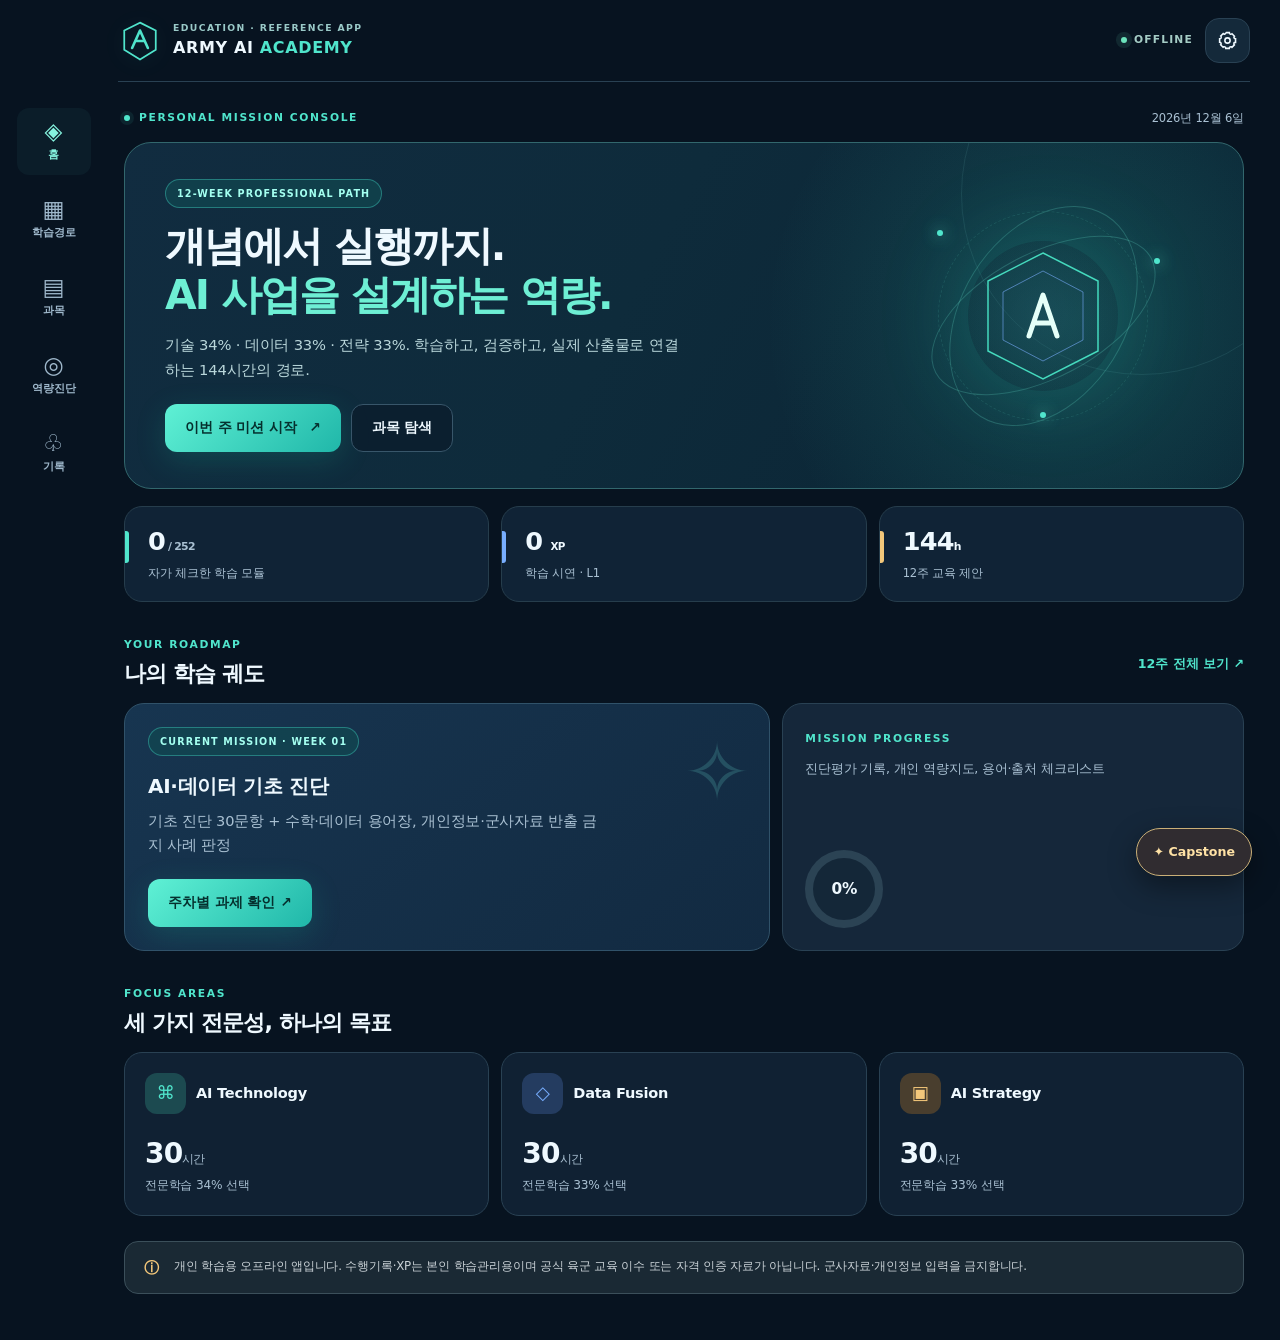
==== android-army-academy/app/src/main/assets/index.html @ dc527398 "chore(academy): align 2.3.2 metadata, load draft protection, and tighten release checks" ====
<!doctype html>
<html lang="ko">
<head>
  <meta charset="utf-8">
  <meta name="viewport" content="width=device-width, initial-scale=1, viewport-fit=cover">
  <meta name="color-scheme" content="dark light">
  <meta name="theme-color" content="#081522">
  <title>ARMY AI EXCELLENCE ACADEMY · Learning Mission</title>
  <link rel="stylesheet" href="styles.css">
</head>
<body>
  <div class="ambient-grid" aria-hidden="true"></div>
  <div class="app-shell">
    <header class="topbar" id="topbar">
      <div class="identity">
        <span class="emblem" aria-hidden="true"><svg viewBox="0 0 48 48" fill="none"><path d="M24 3 42 12v22L24 45 6 34V12L24 3Z" stroke="currentColor" stroke-width="2"/><path d="M15 32 24 12l9 20m-14-8h10" stroke="currentColor" stroke-width="3" stroke-linecap="round" stroke-linejoin="round"/></svg></span>
        <div><div class="identity-label">EDUCATION · REFERENCE APP</div><strong>ARMY AI <span>ACADEMY</span></strong></div>
      </div>
      <div class="top-actions"><span class="offline-indicator"><i></i>OFFLINE</span><button class="icon-btn" id="settings-open" type="button" aria-label="학습 환경 설정" title="설정"><svg viewBox="0 0 24 24" fill="none" stroke="currentColor" stroke-width="1.8"><circle cx="12" cy="12" r="3"/><path d="M19.4 15a1.8 1.8 0 0 0 .36 2l.06.06-2.76 2.76-.06-.06a1.8 1.8 0 0 0-2-.36 1.8 1.8 0 0 0-1 1.6V21h-4v-.1a1.8 1.8 0 0 0-1-1.6 1.8 1.8 0 0 0-2 .36l-.06.06-2.76-2.76.06-.06a1.8 1.8 0 0 0 .36-2 1.8 1.8 0 0 0-1.6-1H3v-4h.1a1.8 1.8 0 0 0 1.6-1 1.8 1.8 0 0 0-.36-2l-.06-.06 2.76-2.76.06.06a1.8 1.8 0 0 0 2 .36 1.8 1.8 0 0 0 1-1.6V3h4v.1a1.8 1.8 0 0 0 1 1.6 1.8 1.8 0 0 0 2-.36l.06-.06 2.76 2.76-.06.06a1.8 1.8 0 0 0-.36 2 1.8 1.8 0 0 0 1.6 1h.1v4h-.1a1.8 1.8 0 0 0-1.6 1Z"/></svg></button></div>
    </header>

    <main id="main-content" class="main">
      <section id="view-home" data-view="home" class="view" aria-labelledby="home-title">
        <div class="intro-line"><span class="eyebrow"><i class="pulse-dot"></i> PERSONAL MISSION CONSOLE</span><span id="today-date" class="tiny-meta"></span></div>
        <div class="hero">
          <div class="hero-content"><div class="tag tag-aqua">12-WEEK PROFESSIONAL PATH</div><h1 id="home-title">개념에서 실행까지.<br><em>AI 사업을 설계하는 역량.</em></h1><p>기술 34% · 데이터 33% · 전략 33%. 학습하고, 검증하고, 실제 산출물로 연결하는 144시간의 경로.</p><div class="hero-actions"><button class="btn btn-primary" data-action="open-current-week" type="button">이번 주 미션 시작 <span aria-hidden="true">↗</span></button><button class="btn btn-ghost" data-action="go" data-target="courses" type="button">과목 탐색</button></div></div>
          <div class="hero-visual" aria-hidden="true"><div class="orbit orbit-a"></div><div class="orbit orbit-b"></div><div class="orbit orbit-c"></div><div class="core-glow"><svg viewBox="0 0 150 150" fill="none"><path d="M75 12 130 40v70l-55 28-55-28V40L75 12Z" stroke="#4ef5d2" stroke-width="1.5" opacity=".85"/><path d="M75 30 115 51v48l-40 21-40-21V51L75 30Z" stroke="#7baeff" stroke-width="1" opacity=".58"/><path d="M61 95 75 54l14 41m-23-13h18" stroke="#e5fff8" stroke-width="5" stroke-linecap="round" stroke-linejoin="round"/></svg></div><span class="star s1"></span><span class="star s2"></span><span class="star s3"></span></div>
        </div>
        <div class="stats-grid" id="home-stats"></div>
        <div class="section-heading"><div><span class="eyebrow">YOUR ROADMAP</span><h2>나의 학습 궤도</h2></div><button class="text-button" data-action="go" data-target="schedule" type="button">12주 전체 보기 ↗</button></div>
        <div id="home-week" class="current-week"></div>
        <div class="section-heading"><div><span class="eyebrow">FOCUS AREAS</span><h2>세 가지 전문성, 하나의 목표</h2></div></div>
        <div class="track-grid" id="home-tracks"></div>
        <div class="honesty-notice" role="note"><span>ⓘ</span><p>개인 학습용 오프라인 앱입니다. 수행기록·XP는 본인 학습관리용이며 공식 육군 교육 이수 또는 자격 인증 자료가 아닙니다. 군사자료·개인정보 입력을 금지합니다.</p></div>
      </section>

      <section id="view-schedule" data-view="schedule" class="view" hidden aria-labelledby="schedule-title">
        <div class="section-header"><span class="eyebrow">MISSION MAP / 12 WEEKS</span><h1 id="schedule-title">나만의 12주 학습 경로</h1><p class="muted">주 12시간, 총 144시간. 각 주차를 펼쳐 학습 목표·실습·제출물을 확인하세요.</p></div>
        <div class="surface schedule-head"><div><span class="eyebrow">SPECIALIZATION MIX</span><h3>전문학습 비중</h3></div><div class="mix-presets"><button class="micro-btn" data-action="preset" data-preset="balanced">균형형</button><button class="micro-btn" data-action="preset" data-preset="technology">AI 중심</button><button class="micro-btn" data-action="preset" data-preset="fusion">융합 중심</button><button class="micro-btn" data-action="preset" data-preset="strategy">전략 중심</button></div><div id="weight-controls"></div><div class="mix-bar" id="mix-bar" role="img" aria-label="전문분야 학습 비중"></div><div class="mix-summary" id="mix-summary"></div><p class="microcopy">34:33:33 균형형은 별도 검증된 권장 시간표를 표시합니다. 나머지 비중은 자동 배분된 교육안으로 선수학습 점검이 추가로 필요합니다.</p></div>
        <div class="section-heading"><div><span class="eyebrow">WEEKLY MILESTONES</span><h2>학습 단계</h2></div><button class="text-button" data-action="export-plan" type="button">계획 내보내기 ↗</button></div><div class="weeks-list" id="weeks-list"></div>
      </section>

      <section id="view-courses" data-view="courses" class="view" hidden aria-labelledby="courses-title">
        <div class="section-header"><span class="eyebrow">COURSE LIBRARY / 42</span><h1 id="courses-title">전문교과 라이브러리</h1><p class="muted">AI 기술·데이터 융합·전략 분야별 핵심 지식, 6개 모듈, 실습 및 평가 주제를 탐색합니다.</p></div>
        <div class="surface search-surface"><label class="search-wrap" for="course-search"><span aria-hidden="true">⌕</span><input id="course-search" type="search" placeholder="과목명 · 코드 · 핵심 주제로 검색" autocomplete="off"><span class="key-hint">42</span></label><div id="course-filters" class="filter-row" role="group" aria-label="전문분야 필터"></div><div class="course-toggle"><button class="micro-btn" data-action="bookmarks-only" id="bookmark-filter" aria-pressed="false">☆ 관심 과목만</button><span class="tiny-meta" id="course-count"></span></div></div>
        <div class="course-grid" id="courses-grid"></div>
      </section>

      <section id="view-diagnostic" data-view="diagnostic" class="view" hidden aria-labelledby="diagnostic-title">
        <div class="section-header"><span class="eyebrow">DIAGNOSTIC / 30 QUESTIONS</span><h1 id="diagnostic-title">나의 출발점 진단</h1><p class="muted">세 분야 각 10문항. 정답과 설명을 확인하고 취약 과목을 학습경로에 반영하세요.</p></div>
        <div class="surface diag-shell"><div class="filter-row" id="diag-filters" role="group" aria-label="진단 분야"></div><div id="diagnostic-body"></div></div>
        <div class="honesty-notice"><span>ⓘ</span><p>교육용 기초 진단입니다. 문항 난이도·변별도 검증 및 독립 시험감독을 수행하지 않았으므로 공식 인증 점수로 사용할 수 없습니다.</p></div>
      </section>

      <section id="view-capstone" data-view="capstone" class="view" hidden aria-labelledby="capstone-title">
        <div class="section-header"><span class="eyebrow">FINAL FIELD MISSION / 28 HOURS</span><h1 id="capstone-title">최종 통합 프로젝트</h1><p class="muted">AI 기술·데이터·사업기획을 하나로 연결하는 교육용 가상 AI 지식검색 지원체계 사업기획</p></div>
        <div class="surface capstone-feature"><span class="tag tag-gold">PRACTICAL CAPSTONE</span><h2>아이디어가 아닌<br>검증 가능한 결과.</h2><p>문제정의 → 데이터 기준 → 아키텍처 → 프로토타입 → TEV&amp;V → 사업추진 판단.</p><div class="capstone-meter"><div class="progress-track"><div class="progress-fill" id="capstone-fill"></div></div><span id="capstone-count">0 / 14</span></div></div>
        <div class="section-heading"><div><span class="eyebrow">DELIVERABLES</span><h2>14개 필수 증거</h2></div><button class="text-button" data-action="export-capstone" type="button">점검표 내보내기 ↗</button></div><div id="capstone-list" class="capstone-list"></div>
        <div class="honesty-notice"><span>!</span><p>완료 체크는 자체 점검입니다. 보안 위반, 권리 미확인, 근거 없는 성능 주장 등은 점수와 무관하게 정식 평가에서 실패 조건으로 다뤄야 합니다.</p></div>
      </section>

      <section id="view-profile" data-view="profile" class="view" hidden aria-labelledby="profile-title">
        <div class="section-header"><span class="eyebrow">PROGRESS / LOCAL ONLY</span><h1 id="profile-title">학습 기록과 환경</h1><p class="muted">진도·학습 메모·모의 평가 결과는 이 기기에만 저장됩니다.</p></div>
        <div class="surface profile-rank" id="profile-rank"></div><div class="surface settings-surface" id="settings-surface"></div>
        <div class="section-heading"><div><span class="eyebrow">CONTENT QUALITY</span><h2>교육 콘텐츠 검증 상태</h2></div></div><div class="surface quality-section"><div class="quality-item"><span>42개 과목 · 252개 기초 학습 강의 (모두 교육용 원고)</span><b>교육용 초안</b></div><div class="quality-item"><span>504개 객관식 학습문항 (전문가 개별 검증 전)</span><b>자체 점검 전용</b></div><div class="quality-item"><span>30개 진단 문항</span><b>교육용 진단</b></div><div class="quality-item"><span>210개 서술형 평가 과제</span><b>교수자 검토 필요</b></div><div class="quality-item"><span>전문가·실습·군 보안 검수 (미진행)</span><b>미승인</b></div><p class="microcopy">공개·합성 데이터만 사용하며 실제 육군 업무환경의 성능과 적합성을 보증하지 않습니다.</p></div>
      </section>
    </main>

    <nav class="bottom-nav" aria-label="앱 주요 메뉴">
      <button type="button" class="nav-item active" data-view-target="home" aria-current="page"><span class="nav-icon">◈</span><span>홈</span></button>
      <button type="button" class="nav-item" data-view-target="schedule"><span class="nav-icon">▦</span><span>학습경로</span></button>
      <button type="button" class="nav-item" data-view-target="courses"><span class="nav-icon">▤</span><span>과목</span></button>
      <button type="button" class="nav-item" data-view-target="diagnostic"><span class="nav-icon">◎</span><span>역량진단</span></button>
      <button type="button" class="nav-item" data-view-target="profile"><span class="nav-icon">♧</span><span>기록</span></button>
    </nav>
    <button type="button" class="floating-mission" id="floating-mission" data-action="go" data-target="capstone" aria-label="최종 프로젝트 화면 열기">✦ <span>Capstone</span></button>
  </div>
  <dialog id="course-dialog" class="course-dialog" aria-label="과목 학습 상세"><div class="modal-frame"><div id="course-detail"></div></div></dialog>
  <dialog id="settings-dialog" class="settings-dialog" aria-label="설정"><div class="modal-frame"><div class="dialog-top"><div><span class="eyebrow">LEARNING ENVIRONMENT</span><h2>학습 설정</h2></div><button type="button" data-action="close-settings" class="icon-btn" aria-label="닫기">✕</button></div><div id="settings-dialog-content"></div></div></dialog>
  <div id="toast" class="toast" role="status" aria-live="polite"></div>
  <script src="data_core.js"></script>
  <script src="data_assessment.js"></script>
  <script src="data_plan.js"></script>
  <script src="lesson_df001.js"></script>
  <script src="lesson_df_expansion.js"></script>
  <script src="lesson_at_expansion.js"></script>
  <script src="lesson_sp_expansion.js"></script>
  <script src="pilot_labs.js"></script>
  <script src="quiz_upgrade.js"></script>
  <script src="module_draft.js"></script>
  <script src="app.js"></script>
</body>
</html>
---- android-army-academy/app/src/main/assets/styles.css ----
:root{--bg:#071320;--bg2:#0b1a2b;--panel:#101f31;--panel2:#14283d;--panel3:#182e42;--line:#294153;--line2:#38566a;--ink:#eff9ff;--muted:#a9c0d2;--aqua:#50e5cc;--aqua-d:#1fbaaa;--blue:#78aeff;--gold:#f3c77a;--rose:#ff9b9d;--radius:20px;--font-scale:1;--safe-bottom:env(safe-area-inset-bottom,0px)}
*{box-sizing:border-box}html{background:var(--bg);font-size:calc(16px * var(--font-scale));scroll-behavior:smooth}body{margin:0;background:var(--bg);font-family:system-ui,-apple-system,BlinkMacSystemFont,'Noto Sans KR','Malgun Gothic',sans-serif;font-size:.91rem;color:var(--ink);line-height:1.57;letter-spacing:-.013em;min-height:100vh}button,input,textarea{font:inherit}button{cursor:pointer;-webkit-tap-highlight-color:transparent;color:inherit}button:disabled{opacity:.45;cursor:not-allowed}a{color:var(--aqua)}:focus-visible{outline:3px solid var(--aqua);outline-offset:3px}[hidden]{display:none!important}::selection{background:#2aa897;color:#061222}
.ambient-grid{position:fixed;inset:0;z-index:-1;pointer-events:none;background:radial-gradient(ellipse 750px 520px at 80% -7%,rgba(38,136,162,.13),transparent 65%),radial-gradient(ellipse 450px 340px at 0% 70%,rgba(43,101,161,.08),transparent 65%),linear-gradient(180deg,#07121f 0%,#0b1724 100%)}.ambient-grid:after{content:"";position:absolute;inset:0;opacity:.18;background-image:linear-gradient(#25435a 1px,transparent 1px),linear-gradient(90deg,#25435a 1px,transparent 1px);background-size:52px 52px;mask-image:linear-gradient(180deg,transparent,black 10%,transparent 55%)}
.app-shell{max-width:1260px;margin:auto;padding:0 20px 120px}.topbar{height:82px;display:flex;align-items:center;justify-content:space-between;border-bottom:1px solid var(--line);position:relative;z-index:2}.identity{display:flex;align-items:center;gap:12px}.emblem{display:grid;place-items:center;width:43px;height:48px;color:var(--aqua);filter:drop-shadow(0 3px 10px rgba(72,227,203,.15))}.emblem svg{width:42px;height:42px}.identity-label{font-size:.58rem;color:#9acac8;letter-spacing:.15em;font-weight:800}.identity strong{display:block;font-size:1rem;font-weight:800;letter-spacing:.04em}.identity strong span{color:var(--aqua)}.top-actions{display:flex;align-items:center;gap:12px}.offline-indicator{display:flex;gap:7px;align-items:center;font-size:.67rem;letter-spacing:.11em;font-weight:750;color:#a5ccc5}.offline-indicator i{height:6px;width:6px;background:#6be2bb;border-radius:50%;box-shadow:0 0 0 5px rgba(107,226,187,.1)}.icon-btn{width:45px;height:45px;display:grid;place-items:center;background:#14293a;border:1px solid var(--line);border-radius:14px}.icon-btn svg{width:21px;height:21px}.icon-btn:hover,.icon-btn:focus-visible{background:#23435a}
.main{max-width:1120px;margin:auto}.view{padding-top:27px;animation:fadeIn .28s ease}.intro-line{display:flex;justify-content:space-between;align-items:center;margin:0 0 15px}.eyebrow{display:inline-flex;align-items:center;gap:9px;color:var(--aqua);font-weight:800;font-size:.67rem;letter-spacing:.15em;text-transform:uppercase}.pulse-dot{display:inline-block;width:6px;height:6px;background:var(--aqua);border-radius:50%;box-shadow:0 0 0 4px #50e5cc14}.tiny-meta{font-size:.72rem;color:var(--muted)}h1,h2,h3,p{margin-top:0}h1{letter-spacing:-.045em;line-height:1.2}h2{font-size:1.4rem;letter-spacing:-.04em;line-height:1.3;margin-bottom:0}h3{font-size:1.04rem;margin-bottom:9px;letter-spacing:-.015em}p{color:var(--muted);line-height:1.65}button, .card-click{transition:background .2s,border-color .2s,transform .2s,filter .2s}button:active{transform:scale(.98)}.btn{min-height:48px;padding:12px 20px;border-radius:12px;border:1px solid var(--line2);background:#1b3046;font-size:.85rem;font-weight:750;display:inline-flex;align-items:center;justify-content:center;gap:12px}.btn:hover{border-color:var(--aqua)}.btn-primary{background:linear-gradient(135deg,#5ff1d5,#20b7a9);color:#05302e;border:0;box-shadow:0 8px 30px rgba(22,203,166,.18)}.btn-primary:hover{filter:brightness(1.08)}.btn-ghost{background:rgba(10,26,42,.7)}.btn-soft{background:#1b3546;border-color:#2c5963;color:var(--aqua)}.btn-danger{color:#ffb4b7;border:1px solid #7c464a;background:#38252d}.text-button{min-height:40px;background:none;border:0;padding:9px 0;color:var(--aqua);font-size:.79rem;font-weight:740}.text-button:hover{text-decoration:underline}.tag{display:inline-flex;align-items:center;font-weight:800;font-size:.6rem;letter-spacing:.12em;border:1px solid rgba(67,217,201,.4);border-radius:999px;padding:6px 11px}.tag-aqua{color:#a4fff0;background:#114a51aa}.tag-gold{border-color:#e9ba7680;color:#ffe0a8;background:#624b2490}.surface{border:1px solid var(--line);border-radius:var(--radius);background:linear-gradient(170deg,#13263b,#102031);box-shadow:0 10px 45px rgba(0,0,0,.11)}
.hero{min-height:292px;padding:36px 40px;display:grid;grid-template-columns:minmax(0,1fr) 320px;align-items:center;overflow:hidden;border-radius:27px;border:1px solid #32676d;background:radial-gradient(circle at 85% 52%,rgba(59,236,201,.17),transparent 32%),linear-gradient(118deg,#112c40 0%,#0e2b3b 45%,#0a2434 100%);position:relative}.hero:before{content:"";position:absolute;width:360px;height:360px;right:-80px;top:-130px;border:1px solid #73bebe20;border-radius:50%;pointer-events:none}.hero-content{z-index:1}.hero h1{font-size:clamp(1.8rem,3.2vw,2.75rem);margin:14px 0 13px;max-width:600px;font-weight:800}.hero h1 em{font-style:normal;color:#6eefd4}.hero p{max-width:520px;font-size:.92rem;color:#bad7db}.hero-actions{display:flex;flex-wrap:wrap;gap:10px;margin-top:22px}.hero-visual{width:286px;height:252px;position:relative;display:grid;place-items:center}.orbit{position:absolute;border:1px solid rgba(99,220,199,.25);border-radius:50%;transform:rotate(-28deg)}.orbit-a{width:245px;height:125px}.orbit-b{width:165px;height:238px;transform:rotate(32deg)}.orbit-c{width:210px;height:210px;border-style:dashed;opacity:.5}.core-glow{display:grid;place-items:center;width:150px;height:150px;border-radius:50%;box-shadow:0 0 95px #24d8c13d;background:radial-gradient(circle,#2057656b,transparent 72%);animation:float 6s ease-in-out infinite}.core-glow svg{width:150px}.star{position:absolute;width:6px;height:6px;background:var(--aqua);border-radius:50%;box-shadow:0 0 15px var(--aqua)}.s1{left:37px;top:40px}.s2{right:26px;top:68px}.s3{bottom:24px;left:140px}.stats-grid{display:grid;grid-template-columns:repeat(3,1fr);gap:12px;margin-top:17px}.stat-card{padding:19px 23px;background:#102336;border:1px solid #263d4c;border-radius:18px;position:relative;overflow:hidden}.stat-card:before{content:"";position:absolute;width:4px;height:32px;background:var(--aqua);left:0;top:24px;border-radius:0 3px 3px 0}.stat-card:nth-child(2):before{background:var(--blue)}.stat-card:nth-child(3):before{background:var(--gold)}.stat-main{font-size:1.6rem;font-weight:800;letter-spacing:-.03em;line-height:1.2;font-variant-numeric:tabular-nums}.stat-sub{font-size:.72rem;color:var(--muted);margin-top:7px}.section-heading{display:flex;justify-content:space-between;align-items:end;gap:14px;margin:30px 0 15px}.section-heading .eyebrow{margin-bottom:5px}.section-heading h2{margin:0}.current-week{display:grid;grid-template-columns:1.4fr 1fr;gap:12px}.mission-card{border-radius:20px;border:1px solid #305269;background:linear-gradient(140deg,#173550,#122a41);padding:23px;position:relative;overflow:hidden}.mission-card:before{content:'✧';position:absolute;right:19px;top:6px;color:#61c9c03a;font-size:5rem}.mission-card strong{font-size:1.27rem}.mission-card p{max-width:450px}.mission-card .btn{margin-top:7px}.mission-side{background:#15273a;border:1px solid var(--line);border-radius:20px;padding:22px;display:flex;flex-direction:column;justify-content:space-between}.mission-side-top{display:flex;justify-content:space-between;gap:8px;align-items:center}.ring{width:78px;height:78px;display:grid;place-items:center;border-radius:50%;background:conic-gradient(var(--aqua) var(--pct),#2b4354 var(--pct));position:relative}.ring:before{content:"";position:absolute;inset:8px;background:#142738;border-radius:50%}.ring span{position:relative;font-size:.96rem;font-weight:800}.track-grid{display:grid;grid-template-columns:repeat(3,1fr);gap:12px}.track-card{border-radius:18px;background:#102133;border:1px solid var(--line);padding:20px;min-width:0}.track-top{display:flex;gap:10px;align-items:center;margin-bottom:18px}.track-icon{width:41px;height:41px;display:grid;place-items:center;border-radius:12px;font-size:1.15rem;background:#1c4a50;color:var(--aqua)}.track-card[data-track=DF] .track-icon{background:#243c60;color:var(--blue)}.track-card[data-track=SP] .track-icon{background:#493e2e;color:var(--gold)}.track-card h3{font-size:.91rem;margin:0}.track-card .track-value{font-size:1.75rem;font-weight:800;letter-spacing:-.03em}.track-card .track-value small{font-size:.73rem;color:var(--muted);font-weight:500}.track-sub{color:var(--muted);font-size:.76rem}.honesty-notice{display:flex;gap:12px;align-items:start;background:#1a2934;border:1px solid #3b4f5a;border-radius:14px;padding:15px 16px;margin:25px 0 4px}.honesty-notice span{width:21px;height:21px;flex:0 0 21px;display:grid;place-items:center;color:var(--gold);font-weight:800}.honesty-notice p{margin:0;font-size:.74rem;color:#cad2d7}
.section-header{padding:10px 0 19px}.section-header h1{font-size:clamp(1.7rem,3vw,2.1rem);margin:10px 0}.section-header p{margin:0}.muted{color:var(--muted)}.microcopy{font-size:.7rem;color:#b5c7d3;margin:12px 0 0}.micro-btn{border:1px solid #416278;background:#1a3044;color:#d8e8f4;border-radius:10px;padding:8px 13px;min-height:43px;font-size:.72rem;font-weight:700}.micro-btn:hover,.micro-btn.selected{border-color:var(--aqua);color:var(--aqua);background:#1e444a}.schedule-head{padding:21px}.schedule-head h3{margin:6px 0 14px}.mix-presets,.filter-row{display:flex;flex-wrap:wrap;gap:8px;margin-bottom:15px}.weight-row{display:grid;grid-template-columns:125px 1fr 68px;align-items:center;gap:13px;min-height:52px}.weight-row label{color:#d4e6eb;font-size:.82rem;font-weight:700}.weight-row output{text-align:right;font-variant-numeric:tabular-nums;font-weight:800}.weight-row input[type=range]{width:100%;accent-color:var(--aqua);min-height:45px}.weight-row[data-track=DF] input{accent-color:var(--blue)}.weight-row[data-track=SP] input{accent-color:var(--gold)}.mix-bar{display:flex;height:14px;background:#264154;border-radius:9px;overflow:hidden;margin-top:12px}.mix-bar i{height:100%;display:block;transition:width .25s}.mix-bar .AT{background:var(--aqua)}.mix-bar .DF{background:var(--blue)}.mix-bar .SP{background:var(--gold)}.mix-summary{display:flex;flex-wrap:wrap;gap:14px;margin-top:12px}.mix-summary span{font-size:.76rem;color:#c4dbe5}.weeks-list{display:grid;gap:11px}.week-card{border:1px solid var(--line);border-radius:18px;background:#102235;overflow:hidden}.week-card.active{border-color:#3d9d9a;background:#122d40}.week-trigger{border:0;background:transparent;min-height:78px;width:100%;padding:17px 19px;display:flex;gap:15px;align-items:center;text-align:left}.week-trigger:hover{background:#1a3345}.week-number{height:42px;width:47px;border:1px solid #3a6177;background:#173c50;border-radius:12px;display:grid;place-items:center;font-size:1.13rem;font-weight:850;font-variant-numeric:tabular-nums}.week-title{flex:1;min-width:0}.week-title strong{display:block;font-size:.94rem}.week-title small{display:block;color:var(--muted);font-size:.73rem;margin-top:4px}.chevron{font-size:1.5rem;color:var(--aqua);transform:rotate(0);transition:transform .22s}.week-trigger[aria-expanded=true] .chevron{transform:rotate(90deg)}.week-details{border-top:1px solid var(--line);padding:18px 19px 20px}.week-units{display:flex;flex-wrap:wrap;gap:7px;margin:10px 0 15px}.unit{display:inline-block;border:1px solid #30506a;background:#1c354b;border-radius:8px;padding:6px 9px;font-size:.76rem}.unit.AT{border-color:#277b70}.unit.DF{border-color:#3b608b}.unit.SP{border-color:#887044}.week-tasks{display:grid;grid-template-columns:repeat(2,1fr);gap:10px}.task-box{padding:13px;background:#162d41;border:1px solid #2f4c62;border-radius:12px}.task-box b{font-size:.73rem;color:var(--aqua)}.task-box p{margin:5px 0 0;font-size:.78rem}.meta-box{color:#bed4e1;font-size:.79rem;display:flex;gap:10px;align-items:center}
.search-surface{padding:18px;margin-bottom:15px}.search-wrap{border:1px solid var(--line2);background:#0c1d30;border-radius:13px;min-height:53px;display:flex;align-items:center;gap:12px;padding:0 13px}.search-wrap span:first-child{font-size:1.5rem;color:var(--aqua)}.search-wrap input{min-width:0;flex:1;border:0;outline:0;background:transparent;color:var(--ink);font-size:.9rem}.search-wrap input::placeholder{color:#9dafbf}.key-hint{font-size:.68rem;background:#1e364b;border-radius:7px;padding:3px 7px;color:var(--muted)}.filter-row{margin:14px 0}.filter-row button[aria-pressed=true]{background:var(--aqua);border-color:var(--aqua);color:#09232f}.course-toggle{display:flex;justify-content:space-between;align-items:center;gap:7px}.course-grid{display:grid;grid-template-columns:repeat(2,minmax(0,1fr));gap:13px}.course-card{padding:18px 19px;background:#12273b;border-radius:17px;border:1px solid var(--line);position:relative;min-height:180px;display:flex;flex-direction:column}.course-card:hover{background:#183249;border-color:#507388}.course-header{display:flex;justify-content:space-between;gap:10px}.course-code{font-size:.69rem;font-weight:850;letter-spacing:.1em;color:var(--aqua)}.course-card[data-track=DF] .course-code{color:var(--blue)}.course-card[data-track=SP] .course-code{color:var(--gold)}.course-bookmark{background:transparent;border:0;min-width:44px;min-height:44px;margin:-10px -10px 0 0;font-size:1.2rem;color:#9dbad0}.course-bookmark.saved{color:var(--gold)}.course-card h3{font-size:1.03rem;margin:8px 0 7px}.course-card p{font-size:.77rem;display:-webkit-box;-webkit-line-clamp:2;-webkit-box-orient:vertical;overflow:hidden}.course-footer{margin-top:auto;display:flex;justify-content:space-between;align-items:center;gap:8px}.course-footer small{font-size:.69rem;color:var(--muted)}.open-link{background:transparent;border:0;min-height:44px;padding:8px;color:var(--aqua);font-weight:750;font-size:.79rem}.empty-state{text-align:center;border:1px dashed var(--line2);padding:38px 22px;border-radius:16px;color:var(--muted)}
.diag-shell{padding:23px;min-height:390px}.diag-top{display:flex;justify-content:space-between;gap:10px;margin:15px 0 9px;color:var(--muted);font-size:.78rem}.progress-track{height:10px;background:#244153;border-radius:7px;overflow:hidden}.progress-fill{height:100%;width:0;background:linear-gradient(90deg,#24bba7,#7beecb);border-radius:8px;transition:width .3s}.question-title{font-size:1.2rem;font-weight:800;margin:22px 0 20px}.option-list{display:grid;gap:10px}.option{display:flex;align-items:center;gap:12px;width:100%;min-height:57px;text-align:left;padding:12px 15px;background:#142b40;border:1px solid #37546a;border-radius:12px;font-size:.86rem}.option b{width:27px;height:27px;flex:0 0 27px;display:grid;place-items:center;border:1px solid #557284;border-radius:8px;color:#bbdae6;font-size:.74rem}.option:hover{border-color:#75afbb}.option.selected{border-color:var(--aqua);background:#175154}.option.selected b{background:var(--aqua);color:#052a29;border-color:transparent}.question-controls{display:flex;justify-content:space-between;gap:12px;margin-top:24px}.question-controls .btn{min-width:125px}.diag-result{padding:15px 0}.score-large{font-size:3.1rem;line-height:1.05;font-weight:900;letter-spacing:-.07em;color:var(--aqua)}.result-review{border-top:1px solid var(--line);padding:14px 0}.result-review strong{display:block;margin-bottom:5px}.result-review p{font-size:.79rem;margin:3px 0}.result-icon{font-weight:900;color:var(--aqua)}.result-icon.wrong{color:var(--rose)}
.capstone-feature{padding:32px;background:radial-gradient(circle at 100% 0%,#6c594320,transparent 49%),linear-gradient(130deg,#283c43,#182b3a)}.capstone-feature h2{font-size:clamp(1.5rem,3.8vw,2.35rem);margin:16px 0 7px}.capstone-feature p{max-width:580px}.capstone-meter{display:flex;align-items:center;gap:14px;margin-top:23px}.capstone-meter .progress-track{flex:1}.capstone-meter span{font-weight:900;font-size:.8rem}.capstone-list{display:grid;gap:8px}.capstone-entry{display:flex;align-items:center;gap:13px;padding:14px 16px;background:#12263a;border:1px solid #2c4558;border-radius:13px;min-height:63px}.capstone-entry input{width:21px;height:21px;accent-color:var(--aqua);flex:0 0 auto}.capstone-entry span{flex:1}.capstone-entry small{color:var(--muted);font-size:.68rem}
.profile-rank{padding:24px;margin-bottom:15px;background:radial-gradient(circle at 93% 15%,#48e8ce23,transparent 45%),linear-gradient(130deg,#173349,#11243a)}.rank-top{display:flex;justify-content:space-between;gap:15px}.rank-emblem{display:grid;place-items:center;width:66px;height:66px;border-radius:50%;border:2px solid #80e4ca;color:var(--aqua);font-size:1.55rem;font-weight:850;box-shadow:0 0 24px #48e8ce18}.profile-rank h2{margin:10px 0 2px}.profile-rank p{font-size:.76rem}.settings-surface{padding:23px}.setting-row{display:flex;align-items:center;justify-content:space-between;gap:15px;padding:11px 0;border-bottom:1px solid #2a4154}.setting-row:last-child{border:0}.setting-row strong{display:block;font-size:.84rem}.setting-row p{margin:3px 0 0;font-size:.7rem}.setting-row input[type=checkbox]{width:21px;height:21px;accent-color:var(--aqua)}.setting-row input[type=range]{width:130px;accent-color:var(--aqua)}.setting-row select{background:#172e42;color:var(--ink);border:1px solid var(--line2);padding:9px 13px;border-radius:8px;min-height:42px}.quality-section{padding:19px}.quality-item{display:flex;justify-content:space-between;align-items:start;gap:12px;padding:14px 3px;border-bottom:1px solid #294253;font-size:.81rem}.quality-item:last-of-type{border:0}.quality-item b{font-size:.74rem;color:var(--gold);font-weight:750;white-space:nowrap}
.bottom-nav{position:fixed;z-index:20;left:0;bottom:0;right:0;display:flex;align-items:center;justify-content:space-around;min-height:70px;padding:7px 4px calc(7px + var(--safe-bottom));background:#0b1b2be8;border-top:1px solid #365065;backdrop-filter:blur(24px);-webkit-backdrop-filter:blur(24px)}.nav-item{border:0;background:transparent;min-height:50px;min-width:58px;display:flex;flex-direction:column;align-items:center;gap:2px;font-size:.66rem;font-weight:740;color:#9fb8cb;border-radius:12px;padding:5px 9px}.nav-item:hover{background:#1d3548}.nav-item.active{color:#86f4df;background:#1a41473e}.nav-icon{font-size:1.45rem;line-height:1.1}.floating-mission{position:fixed;z-index:19;right:16px;bottom:calc(86px + var(--safe-bottom));border:1px solid #caaf77;background:#302c30;color:#ffe2a5;border-radius:999px;box-shadow:0 10px 29px #0006;padding:11px 16px;min-height:48px;font-weight:800;font-size:.79rem}.floating-mission:hover{background:#464039}
.course-dialog,.settings-dialog{border:0;padding:0;background:#0d2031;color:var(--ink);border-radius:22px;max-height:calc(100dvh - 18px);box-shadow:0 25px 100px #000b;overscroll-behavior:contain}.course-dialog{width:min(720px,calc(100% - 16px));max-width:720px}.settings-dialog{width:min(530px,calc(100% - 16px))}.course-dialog::backdrop,.settings-dialog::backdrop{background:#020a13d6;backdrop-filter:blur(6px)}.modal-frame{padding:22px;max-height:calc(100dvh - 18px);overflow:auto}.dialog-top{display:flex;align-items:start;justify-content:space-between;gap:12px;border-bottom:1px solid var(--line);padding-bottom:15px;margin-bottom:17px}.dialog-top h2{margin-top:5px}.lesson-lead{background:linear-gradient(145deg,#163747,#14293b);border:1px solid #377078;border-radius:14px;padding:18px}.lesson-lead p{margin-bottom:0}.lesson-pitfall{margin:14px 0;background:#3a302a;border-left:3px solid #e7bc79;border-radius:6px;padding:12px 15px;color:#f4d4a4;font-size:.82rem}.module-list{display:grid;gap:9px;margin-top:14px}.module-item{border:1px solid var(--line);border-radius:12px;background:#122a3d;padding:14px}.module-top{display:flex;justify-content:space-between;gap:8px;align-items:start}.module-item strong{display:block;font-size:.88rem}.module-item p{font-size:.76rem;margin:6px 0 0}.module-item label{display:flex;gap:6px;align-items:center;font-size:.74rem;color:#cce9e3}.module-item input[type=checkbox]{width:20px;height:20px;accent-color:var(--aqua)}.reflection-area{width:100%;resize:vertical;min-height:107px;padding:13px;border-radius:12px;border:1px solid #4e6e80;color:var(--ink);background:#0a1c2c;margin:11px 0}.reflection-area::placeholder{color:#9daebc}.lesson-question{border:1px solid #425e75;border-radius:13px;padding:18px;margin:20px 0}.lesson-question p{margin:8px 0;font-size:.85rem;color:var(--ink)}.rubric{background:#1a3546;border-radius:9px;padding:12px;font-size:.77rem;color:#d4e3ec;white-space:pre-line}.toast{position:fixed;z-index:100;bottom:calc(95px + var(--safe-bottom));left:50%;transform:translate(-50%,20px);max-width:min(95%,470px);padding:14px 20px;background:#24504d;color:#effffb;border:1px solid #5fe1ce;border-radius:13px;box-shadow:0 12px 40px #0009;opacity:0;pointer-events:none;transition:opacity .24s,transform .24s;text-align:center;font-size:.82rem}.toast.show{opacity:1;transform:translate(-50%,0)}
@media(min-width:1000px){.app-shell{padding-left:108px;padding-bottom:42px}.bottom-nav{left:max(0px,calc((100% - 1260px)/2));right:auto;top:90px;bottom:auto;width:87px;min-height:0;display:grid;gap:11px;justify-items:center;padding:18px 5px;background:transparent;border:0;backdrop-filter:none}.nav-item{width:74px;padding:10px 4px;min-height:67px}.floating-mission{right:max(26px,calc((100% - 1260px)/2 + 18px));bottom:24px}.hero{min-height:330px}.hero-visual{margin:auto}}
@media(max-width:760px){.app-shell{padding:0 14px calc(127px + var(--safe-bottom))}.topbar{height:72px}.identity-label{font-size:.49rem}.identity strong{font-size:.86rem}.emblem{width:35px;height:40px}.emblem svg{width:34px}.offline-indicator{font-size:.58rem}.view{padding-top:19px}.hero{min-height:345px;grid-template-columns:1fr;padding:25px 23px;align-items:start}.hero h1{font-size:1.8rem;line-height:1.24;margin:14px 0}.hero p{font-size:.8rem;max-width:315px}.hero-actions{margin-top:20px}.hero-visual{position:absolute;right:-84px;top:38px;opacity:.35;transform:scale(.85);pointer-events:none}.stats-grid{gap:8px}.stat-card{padding:16px 13px;border-radius:14px}.stat-card:before{top:17px;height:25px;width:3px}.stat-main{font-size:1.32rem}.stat-sub{font-size:.65rem}.current-week{grid-template-columns:1fr}.mission-card,.mission-side{padding:18px}.mission-side{flex-direction:row;align-items:center}.section-heading{margin-top:25px}.section-heading h2{font-size:1.17rem}.track-grid{grid-template-columns:1fr}.track-card{display:grid;grid-template-columns:1fr auto;gap:5px;align-items:center;padding:15px}.track-top{margin:0}.track-sub{grid-column:1/-1}.track-card .track-value{font-size:1.25rem}.course-grid{grid-template-columns:1fr}.course-card{min-height:160px}.weight-row{grid-template-columns:97px 1fr 55px;gap:7px}.weight-row label{font-size:.73rem}.mix-presets{gap:6px}.micro-btn{padding:7px 10px}.week-tasks{grid-template-columns:1fr}.week-trigger{padding:13px;gap:10px}.week-number{width:43px;flex:0 0 43px}.week-details{padding:15px}.diag-shell{padding:17px}.question-title{font-size:1.1rem}.option{min-height:56px}.modal-frame{padding:16px}}
@media(max-width:360px){.identity strong{font-size:.75rem}.hero h1{font-size:1.62rem}.hero-actions .btn{padding:11px}.nav-item{min-width:54px;padding:5px}.nav-item span:last-child{font-size:.62rem}.stat-main{font-size:1.15rem}.stat-sub{font-size:.57rem}}
@media(prefers-reduced-motion:reduce){*,*::before,*::after{animation-duration:.001ms!important;transition-duration:.001ms!important;scroll-behavior:auto!important}}
@keyframes float{0%,100%{transform:translateY(0)}50%{transform:translateY(-9px)}}@keyframes fadeIn{from{opacity:.65;transform:translateY(5px)}to{opacity:1;transform:translateY(0)}}
body.high-contrast{--bg:#000c14;--bg2:#081522;--panel:#0b1c2b;--panel2:#112336;--muted:#deebf2;--line:#6c8b9c;--line2:#82a9b4;--aqua:#88ffea;--blue:#b3d0ff;--gold:#ffdf99}.high-contrast .stat-card,.high-contrast .course-card,.high-contrast .mission-card{border-color:#90aabb}
@media print{body{background:white;color:black}.app-shell{padding:0}.ambient-grid,.bottom-nav,.floating-mission,.top-actions,.btn,.text-button{display:none!important}.hero,.surface,.track-card,.course-card{background:white!important;color:black!important;border-color:#888!important}p,.muted,.eyebrow{color:#333!important}.view[hidden]{display:none!important}}

.stat-main{white-space:nowrap}.stat-sub{word-break:keep-all}.micro-btn,.open-link,.text-button,.course-bookmark{min-height:48px}.reference-note{border:1px solid #345369;border-radius:12px;padding:13px;margin:13px 0;background:#0c2031;overflow-wrap:anywhere}.reference-note b{font-size:.77rem;color:var(--aqua)}.reference-note p{font-size:.73rem;margin:4px 0;color:#bbcede}.reflection-question{border-bottom:1px solid #365063;padding:10px 0}.reflection-question summary{cursor:pointer;min-height:48px;display:flex;align-items:center;font-size:.82rem;font-weight:700;list-style:none}.reflection-question summary:before{content:"+";font-size:1.35rem;color:var(--aqua);margin-right:12px}.reflection-question[open] summary:before{content:"−"}.reflection-question .rubric{margin:7px 0 12px}.setting-row input[type=checkbox]{min-width:40px;min-height:40px}

body.reduce-motion *,body.reduce-motion *::before,body.reduce-motion *::after{animation:none!important;transition:none!important;scroll-behavior:auto!important}
/* Interactive lesson reader — 2.0.2 */
.module-open{width:100%;display:flex;gap:12px;align-items:center;text-align:left;min-height:78px;border:0;background:transparent;color:var(--ink);cursor:pointer;padding:4px}
.module-open:focus-visible,.module-option:focus-visible{outline:3px solid var(--aqua);outline-offset:3px}
.module-num{flex:0 0 36px;height:36px;border:1px solid var(--line2);display:grid;place-items:center;border-radius:10px;color:var(--aqua);font-weight:800}
.module-copy{flex:1;min-width:0}.module-copy strong{font-size:.93rem}.module-copy small{display:block;font-size:.77rem;color:var(--muted);margin-top:5px;line-height:1.5}
.module-state{font-size:.7rem;font-weight:750;color:var(--aqua);max-width:95px;flex:0 0 auto;text-align:right}
.module-objective{border-left:3px solid var(--aqua);padding:12px;background:#173247;border-radius:8px;font-size:.86rem;color:#e7f1fa}
.lesson-progress{display:flex;flex-wrap:wrap;gap:5px;margin:16px 0}.lesson-progress span{font-size:.72rem;background:#1a3949;color:#bdece4;border:1px solid #436d73;border-radius:18px;padding:7px 10px}
.lesson-chapter{padding:17px 2px;border-bottom:1px solid var(--line)}.lesson-chapter h3,.lesson-example h3{font-size:1.04rem;color:#e2fff7;margin:0 0 12px}.lesson-chapter p{line-height:1.85;color:#dfecf5;font-size:.9rem;white-space:pre-wrap}
.lesson-chapter label{font-size:.82rem;font-weight:700;color:#e7f3f7}.lesson-example{margin:18px 0;padding:18px;background:#0b3040;border-radius:14px;border:1px solid #42717c}.lesson-example ol{padding-left:19px}.lesson-example li{font-size:.85rem;line-height:1.8;margin:10px 0;color:#d6f1f5}
.module-question{padding:11px 0 17px}.module-question p{margin-bottom:10px}.module-options{display:grid;gap:9px}.module-option{display:block;min-height:50px;border:1px solid #527287;border-radius:10px;padding:10px 13px;text-align:left;color:#e2eff7;background:#112a3f;font-size:.82rem;line-height:1.6;cursor:pointer}
.module-option.selected{background:#16524d;border-color:var(--aqua);color:#fff}.lesson-actions{display:flex;gap:9px;flex-wrap:wrap;margin:21px 0}
@media(max-width:450px){.module-open{align-items:flex-start;gap:9px}.module-state{max-width:80px;font-size:.65rem}.lesson-chapter p{font-size:.87rem}.lesson-actions button{width:100%}}

.source-line{border:1px solid #385e71;border-radius:10px;padding:12px;margin:14px 0;overflow-wrap:anywhere;font-size:.75rem;line-height:1.75;color:#c5dce8;background:#0e2735}.source-line strong{color:#9be7d8}
/* review candidate: synthetic performance task form controls */
.pilot-lab{background:#122d3f;border:1px solid #477d85;border-radius:14px;padding:18px;margin:20px 0}
.pilot-lab .eyebrow{color:#88efdb}.pilot-lab h3{color:#fff;margin:6px 0 13px}
.lab-instructions{background:#0d2435;border-radius:9px;padding:12px;margin:12px 0}
.lab-instructions b{font-size:.79rem;color:#d2fff1}.lab-instructions p{font-size:.78rem;margin:5px 0 11px;line-height:1.6}
.lab-fields{display:grid;grid-template-columns:1fr 1fr;gap:10px;margin:16px 0}
.lab-field{display:flex;flex-direction:column;gap:7px;font-size:.82rem;color:#eefbff}
.lab-field input,.lab-field select{background:#0b2033;color:#fff;border:1px solid #608999;border-radius:9px;min-height:48px;padding:10px;min-width:0;width:100%}
.lab-field input:focus-visible,.lab-field select:focus-visible{outline:3px solid #8ffff0}
@media(max-width:470px){.lab-fields{grid-template-columns:1fr}}
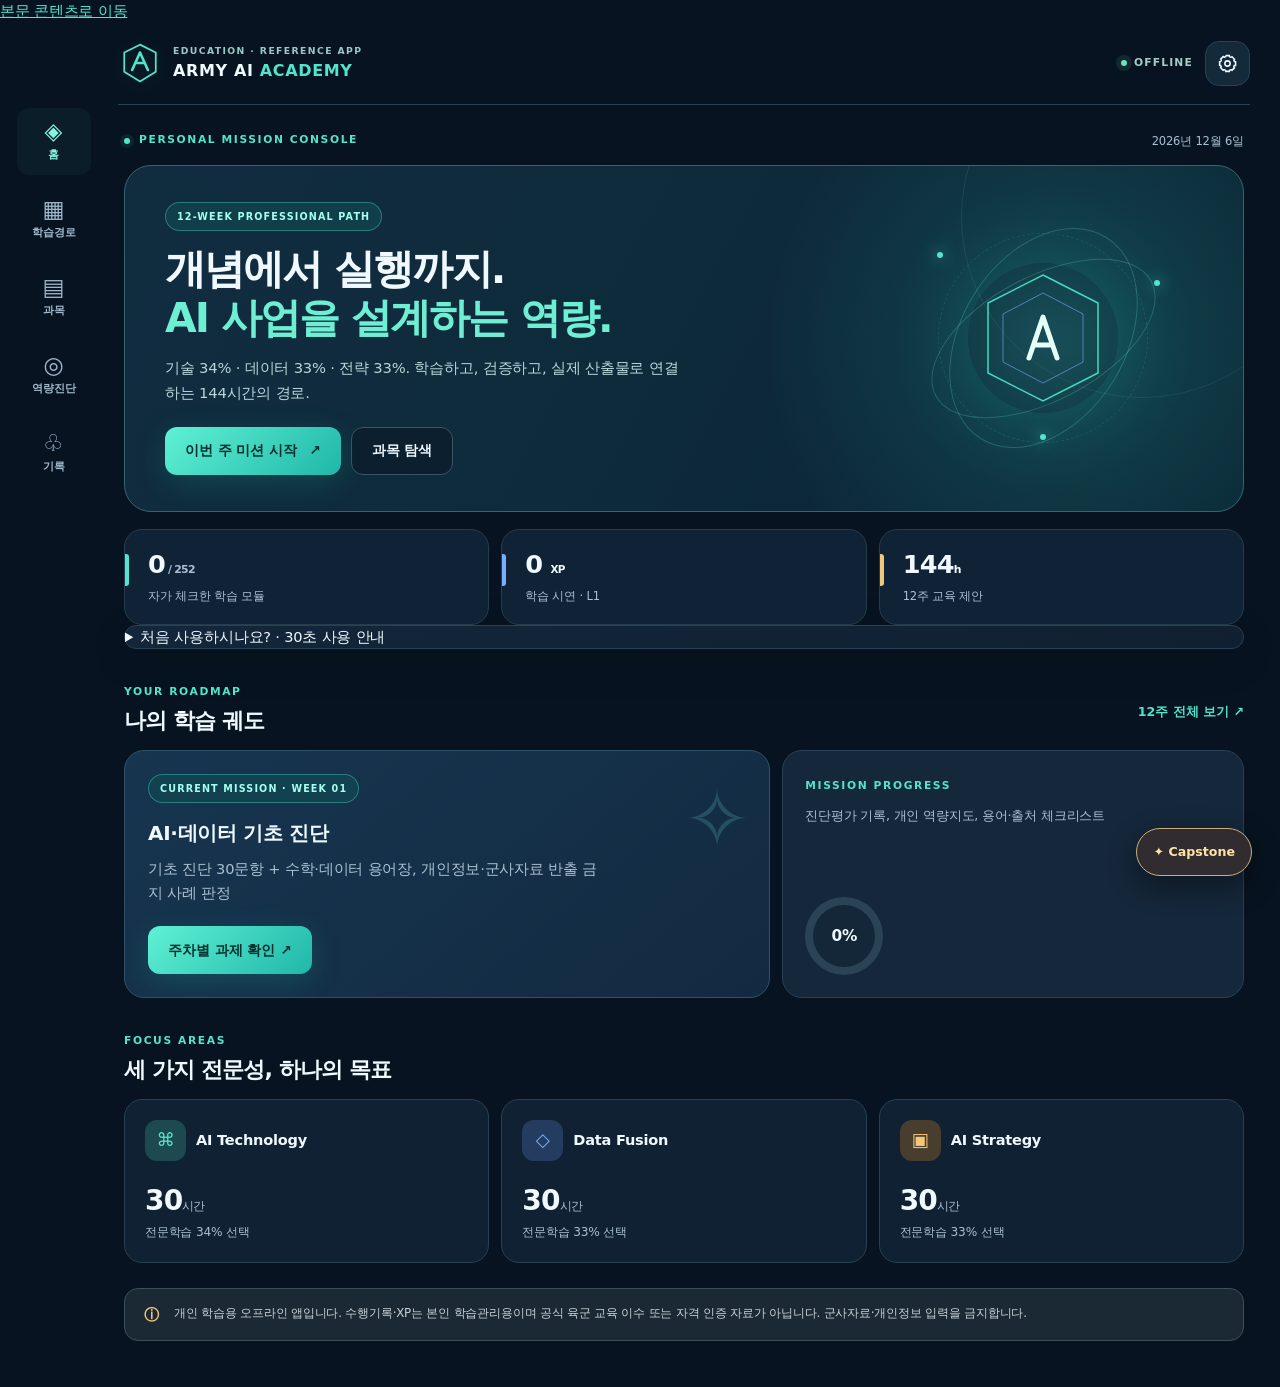
==== commit 6452ce91: "ux(academy): add accessible skip navigation, first-use help and personalized resume lesson surface" ====
--- a/android-army-academy/app/src/main/assets/index.html
+++ b/android-army-academy/app/src/main/assets/index.html
@@ -9,6 +9,7 @@
   <link rel="stylesheet" href="styles.css">
 </head>
 <body>
+  <a class="skip-link" href="#main-content">본문 콘텐츠로 이동</a>
   <div class="ambient-grid" aria-hidden="true"></div>
   <div class="app-shell">
     <header class="topbar" id="topbar">
@@ -19,7 +20,7 @@
       <div class="top-actions"><span class="offline-indicator"><i></i>OFFLINE</span><button class="icon-btn" id="settings-open" type="button" aria-label="학습 환경 설정" title="설정"><svg viewBox="0 0 24 24" fill="none" stroke="currentColor" stroke-width="1.8"><circle cx="12" cy="12" r="3"/><path d="M19.4 15a1.8 1.8 0 0 0 .36 2l.06.06-2.76 2.76-.06-.06a1.8 1.8 0 0 0-2-.36 1.8 1.8 0 0 0-1 1.6V21h-4v-.1a1.8 1.8 0 0 0-1-1.6 1.8 1.8 0 0 0-2 .36l-.06.06-2.76-2.76.06-.06a1.8 1.8 0 0 0 .36-2 1.8 1.8 0 0 0-1.6-1H3v-4h.1a1.8 1.8 0 0 0 1.6-1 1.8 1.8 0 0 0-.36-2l-.06-.06 2.76-2.76.06.06a1.8 1.8 0 0 0 2 .36 1.8 1.8 0 0 0 1-1.6V3h4v.1a1.8 1.8 0 0 0 1 1.6 1.8 1.8 0 0 0 2-.36l.06-.06 2.76 2.76-.06.06a1.8 1.8 0 0 0-.36 2 1.8 1.8 0 0 0 1.6 1h.1v4h-.1a1.8 1.8 0 0 0-1.6 1Z"/></svg></button></div>
     </header>
 
-    <main id="main-content" class="main">
+    <main id="main-content" class="main" tabindex="-1">
       <section id="view-home" data-view="home" class="view" aria-labelledby="home-title">
         <div class="intro-line"><span class="eyebrow"><i class="pulse-dot"></i> PERSONAL MISSION CONSOLE</span><span id="today-date" class="tiny-meta"></span></div>
         <div class="hero">
@@ -27,6 +28,8 @@
           <div class="hero-visual" aria-hidden="true"><div class="orbit orbit-a"></div><div class="orbit orbit-b"></div><div class="orbit orbit-c"></div><div class="core-glow"><svg viewBox="0 0 150 150" fill="none"><path d="M75 12 130 40v70l-55 28-55-28V40L75 12Z" stroke="#4ef5d2" stroke-width="1.5" opacity=".85"/><path d="M75 30 115 51v48l-40 21-40-21V51L75 30Z" stroke="#7baeff" stroke-width="1" opacity=".58"/><path d="M61 95 75 54l14 41m-23-13h18" stroke="#e5fff8" stroke-width="5" stroke-linecap="round" stroke-linejoin="round"/></svg></div><span class="star s1"></span><span class="star s2"></span><span class="star s3"></span></div>
         </div>
         <div class="stats-grid" id="home-stats"></div>
+        <section id="home-next-lesson" class="next-lesson" aria-label="이어서 학습하기"></section>
+        <details class="surface academy-guide"><summary>처음 사용하시나요? · 30초 사용 안내</summary><div class="academy-guide-body"><p>① 과목에서 원하는 강의를 선택하세요. ② 질문 두 개와 직접 실습을 통해 이해도를 스스로 점검하세요. ③ 마지막으로 작성한 내용은 기기에 저장되며, 홈의 <strong>이어서 학습</strong>에서 바로 복귀할 수 있습니다.</p><p>이 앱은 오프라인 개인학습용이며 공식 수료·성적 인증이 아닙니다. 실제 군사자료나 타인의 개인정보는 입력하지 마세요. 앱을 삭제하기 전에는 기록 탭에서 JSON 백업을 내보내세요.</p></div></details>
         <div class="section-heading"><div><span class="eyebrow">YOUR ROADMAP</span><h2>나의 학습 궤도</h2></div><button class="text-button" data-action="go" data-target="schedule" type="button">12주 전체 보기 ↗</button></div>
         <div id="home-week" class="current-week"></div>
         <div class="section-heading"><div><span class="eyebrow">FOCUS AREAS</span><h2>세 가지 전문성, 하나의 목표</h2></div></div>
@@ -35,9 +38,11 @@
       </section>
 
       <section id="view-schedule" data-view="schedule" class="view" hidden aria-labelledby="schedule-title">
-        <div class="section-header"><span class="eyebrow">MISSION MAP / 12 WEEKS</span><h1 id="schedule-title">나만의 12주 학습 경로</h1><p class="muted">주 12시간, 총 144시간. 각 주차를 펼쳐 학습 목표·실습·제출물을 확인하세요.</p></div>
-        <div class="surface schedule-head"><div><span class="eyebrow">SPECIALIZATION MIX</span><h3>전문학습 비중</h3></div><div class="mix-presets"><button class="micro-btn" data-action="preset" data-preset="balanced">균형형</button><button class="micro-btn" data-action="preset" data-preset="technology">AI 중심</button><button class="micro-btn" data-action="preset" data-preset="fusion">융합 중심</button><button class="micro-btn" data-action="preset" data-preset="strategy">전략 중심</button></div><div id="weight-controls"></div><div class="mix-bar" id="mix-bar" role="img" aria-label="전문분야 학습 비중"></div><div class="mix-summary" id="mix-summary"></div><p class="microcopy">34:33:33 균형형은 별도 검증된 권장 시간표를 표시합니다. 나머지 비중은 자동 배분된 교육안으로 선수학습 점검이 추가로 필요합니다.</p></div>
+        <div class="section-header"><span class="eyebrow">MISSION MAP / 12 WEEKS</span><h1 id="schedule-title">나만의 12주 학습 경로</h1><p class="muted">주 12시간, 총 144시간. 공식 심의 후보안의 학습성과·실습증거를 확인하세요. (교육기관 미승인)</p></div>
+        <div class="surface schedule-head"><div><span class="eyebrow">SPECIALIZATION MIX</span><h3>전문학습 비중</h3></div><div class="mix-presets"><button class="micro-btn" data-action="preset" data-preset="balanced">균형형</button><button class="micro-btn" data-action="preset" data-preset="technology">AI 중심</button><button class="micro-btn" data-action="preset" data-preset="fusion">융합 중심</button><button class="micro-btn" data-action="preset" data-preset="strategy">전략 중심</button></div><div id="weight-controls"></div><div class="mix-bar" id="mix-bar" role="img" aria-label="전문분야 학습 비중"></div><div class="mix-summary" id="mix-summary"></div><p class="microcopy">균형형은 전문학습 90시간 중 AI 31h·데이터융합 30h·전략기획 29h(약 34:33:33)를 편성합니다. 임의 비율은 심의 후보 표준 편성에서 벗어납니다.</p></div>
+        <div id="curriculum-candidate-overview" class="surface quality-section" role="region" aria-label="교육과정 심의 후보 정보"></div>
         <div class="section-heading"><div><span class="eyebrow">WEEKLY MILESTONES</span><h2>학습 단계</h2></div><button class="text-button" data-action="export-plan" type="button">계획 내보내기 ↗</button></div><div class="weeks-list" id="weeks-list"></div>
+        <div class="surface" id="performance-practice-overview" role="region" aria-label="합성 데이터 기반 수행 연습 6종"></div>
       </section>
 
       <section id="view-courses" data-view="courses" class="view" hidden aria-labelledby="courses-title">
@@ -55,14 +60,15 @@
       <section id="view-capstone" data-view="capstone" class="view" hidden aria-labelledby="capstone-title">
         <div class="section-header"><span class="eyebrow">FINAL FIELD MISSION / 28 HOURS</span><h1 id="capstone-title">최종 통합 프로젝트</h1><p class="muted">AI 기술·데이터·사업기획을 하나로 연결하는 교육용 가상 AI 지식검색 지원체계 사업기획</p></div>
         <div class="surface capstone-feature"><span class="tag tag-gold">PRACTICAL CAPSTONE</span><h2>아이디어가 아닌<br>검증 가능한 결과.</h2><p>문제정의 → 데이터 기준 → 아키텍처 → 프로토타입 → TEV&amp;V → 사업추진 판단.</p><div class="capstone-meter"><div class="progress-track"><div class="progress-fill" id="capstone-fill"></div></div><span id="capstone-count">0 / 14</span></div></div>
-        <div class="section-heading"><div><span class="eyebrow">DELIVERABLES</span><h2>14개 필수 증거</h2></div><button class="text-button" data-action="export-capstone" type="button">점검표 내보내기 ↗</button></div><div id="capstone-list" class="capstone-list"></div>
+        <div class="section-heading"><div><span class="eyebrow">DELIVERABLES</span><h2>14개 자체 점검 항목</h2></div><button class="text-button" data-action="export-capstone" type="button">점검표 내보내기 ↗</button></div><div id="capstone-list" class="capstone-list"></div>
+        <div id="capstone-evidence-catalog" class="surface" role="region" aria-label="Capstone 실제 제출 증거 9종"></div>
         <div class="honesty-notice"><span>!</span><p>완료 체크는 자체 점검입니다. 보안 위반, 권리 미확인, 근거 없는 성능 주장 등은 점수와 무관하게 정식 평가에서 실패 조건으로 다뤄야 합니다.</p></div>
       </section>
 
       <section id="view-profile" data-view="profile" class="view" hidden aria-labelledby="profile-title">
         <div class="section-header"><span class="eyebrow">PROGRESS / LOCAL ONLY</span><h1 id="profile-title">학습 기록과 환경</h1><p class="muted">진도·학습 메모·모의 평가 결과는 이 기기에만 저장됩니다.</p></div>
         <div class="surface profile-rank" id="profile-rank"></div><div class="surface settings-surface" id="settings-surface"></div>
-        <div class="section-heading"><div><span class="eyebrow">CONTENT QUALITY</span><h2>교육 콘텐츠 검증 상태</h2></div></div><div class="surface quality-section"><div class="quality-item"><span>42개 과목 · 252개 기초 학습 강의 (모두 교육용 원고)</span><b>교육용 초안</b></div><div class="quality-item"><span>504개 객관식 학습문항 (전문가 개별 검증 전)</span><b>자체 점검 전용</b></div><div class="quality-item"><span>30개 진단 문항</span><b>교육용 진단</b></div><div class="quality-item"><span>210개 서술형 평가 과제</span><b>교수자 검토 필요</b></div><div class="quality-item"><span>전문가·실습·군 보안 검수 (미진행)</span><b>미승인</b></div><p class="microcopy">공개·합성 데이터만 사용하며 실제 육군 업무환경의 성능과 적합성을 보증하지 않습니다.</p></div>
+        <div class="section-heading"><div><span class="eyebrow">CONTENT QUALITY</span><h2>교육 콘텐츠 검증 상태</h2></div></div><div class="surface quality-section"><div class="quality-item"><span>42개 과목 · 252개 기초 학습 강의 (모두 교육용 원고)</span><b>교육용 초안</b></div><div class="quality-item"><span>504개 학습문항 (기초형 456·적용형 48, 전문가 검토 전)</span><b>자체 점검 전용</b></div><div class="quality-item"><span>30개 진단 문항 (기초형·점수 규준 미검증)</span><b>교육용 진단</b></div><div class="quality-item"><span>210개 서술형 평가 과제</span><b>교수자 검토 필요</b></div><div class="quality-item"><span>전문가·실습·군 보안 검수 (미진행)</span><b>미승인</b></div><p class="microcopy">공개·합성 데이터만 사용하며 실제 육군 업무환경의 성능과 적합성을 보증하지 않습니다.</p></div>
       </section>
     </main>
 
@@ -87,7 +93,11 @@
   <script src="lesson_sp_expansion.js"></script>
   <script src="pilot_labs.js"></script>
   <script src="quiz_upgrade.js"></script>
+  <script src="quiz_applied_v2_3_3.js"></script>
   <script src="module_draft.js"></script>
+  <script src="official_curriculum.js"></script>
+  <script src="performance_practice.js"></script>
+  <script src="learning_experience.js"></script>
   <script src="app.js"></script>
 </body>
 </html>
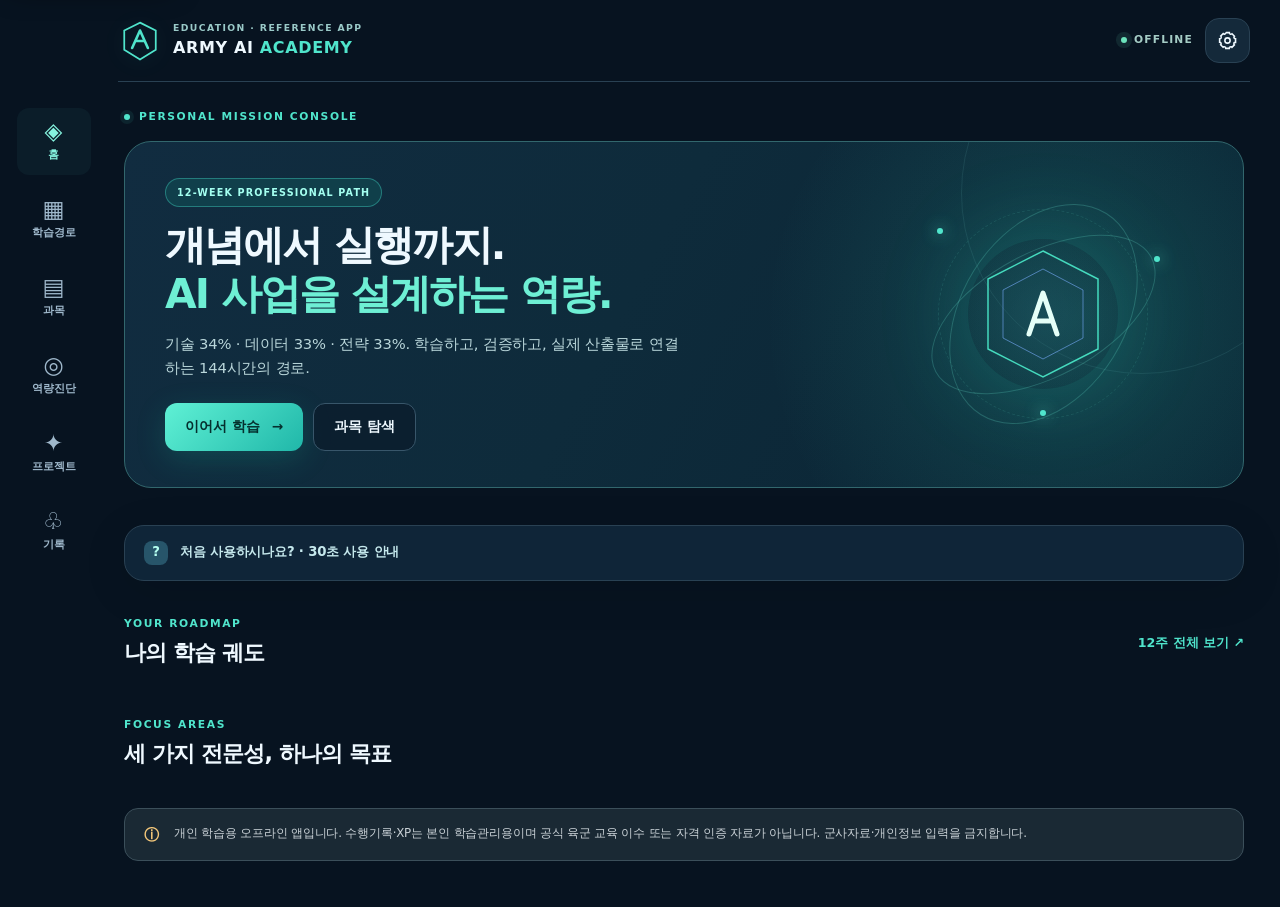
==== commit 0c4008bf: "ux(academy): replace content-obscuring floating project button with permanent nav tab and one-tap re" ====
--- a/android-army-academy/app/src/main/assets/index.html
+++ b/android-army-academy/app/src/main/assets/index.html
@@ -24,7 +24,7 @@
       <section id="view-home" data-view="home" class="view" aria-labelledby="home-title">
         <div class="intro-line"><span class="eyebrow"><i class="pulse-dot"></i> PERSONAL MISSION CONSOLE</span><span id="today-date" class="tiny-meta"></span></div>
         <div class="hero">
-          <div class="hero-content"><div class="tag tag-aqua">12-WEEK PROFESSIONAL PATH</div><h1 id="home-title">개념에서 실행까지.<br><em>AI 사업을 설계하는 역량.</em></h1><p>기술 34% · 데이터 33% · 전략 33%. 학습하고, 검증하고, 실제 산출물로 연결하는 144시간의 경로.</p><div class="hero-actions"><button class="btn btn-primary" data-action="open-current-week" type="button">이번 주 미션 시작 <span aria-hidden="true">↗</span></button><button class="btn btn-ghost" data-action="go" data-target="courses" type="button">과목 탐색</button></div></div>
+          <div class="hero-content"><div class="tag tag-aqua">12-WEEK PROFESSIONAL PATH</div><h1 id="home-title">개념에서 실행까지.<br><em>AI 사업을 설계하는 역량.</em></h1><p>기술 34% · 데이터 33% · 전략 33%. 학습하고, 검증하고, 실제 산출물로 연결하는 144시간의 경로.</p><div class="hero-actions"><button class="btn btn-primary" data-action="resume-lesson" type="button">이어서 학습 <span aria-hidden="true">→</span></button><button class="btn btn-ghost" data-action="go" data-target="courses" type="button">과목 탐색</button></div></div>
           <div class="hero-visual" aria-hidden="true"><div class="orbit orbit-a"></div><div class="orbit orbit-b"></div><div class="orbit orbit-c"></div><div class="core-glow"><svg viewBox="0 0 150 150" fill="none"><path d="M75 12 130 40v70l-55 28-55-28V40L75 12Z" stroke="#4ef5d2" stroke-width="1.5" opacity=".85"/><path d="M75 30 115 51v48l-40 21-40-21V51L75 30Z" stroke="#7baeff" stroke-width="1" opacity=".58"/><path d="M61 95 75 54l14 41m-23-13h18" stroke="#e5fff8" stroke-width="5" stroke-linecap="round" stroke-linejoin="round"/></svg></div><span class="star s1"></span><span class="star s2"></span><span class="star s3"></span></div>
         </div>
         <div class="stats-grid" id="home-stats"></div>
@@ -77,9 +77,9 @@
       <button type="button" class="nav-item" data-view-target="schedule"><span class="nav-icon">▦</span><span>학습경로</span></button>
       <button type="button" class="nav-item" data-view-target="courses"><span class="nav-icon">▤</span><span>과목</span></button>
       <button type="button" class="nav-item" data-view-target="diagnostic"><span class="nav-icon">◎</span><span>역량진단</span></button>
+      <button type="button" class="nav-item" data-view-target="capstone"><span class="nav-icon">✦</span><span>프로젝트</span></button>
       <button type="button" class="nav-item" data-view-target="profile"><span class="nav-icon">♧</span><span>기록</span></button>
     </nav>
-    <button type="button" class="floating-mission" id="floating-mission" data-action="go" data-target="capstone" aria-label="최종 프로젝트 화면 열기">✦ <span>Capstone</span></button>
   </div>
   <dialog id="course-dialog" class="course-dialog" aria-label="과목 학습 상세"><div class="modal-frame"><div id="course-detail"></div></div></dialog>
   <dialog id="settings-dialog" class="settings-dialog" aria-label="설정"><div class="modal-frame"><div class="dialog-top"><div><span class="eyebrow">LEARNING ENVIRONMENT</span><h2>학습 설정</h2></div><button type="button" data-action="close-settings" class="icon-btn" aria-label="닫기">✕</button></div><div id="settings-dialog-content"></div></div></dialog>
--- a/android-army-academy/app/src/main/assets/styles.css
+++ b/android-army-academy/app/src/main/assets/styles.css
@@ -47,3 +47,51 @@
 .lab-field input,.lab-field select{background:#0b2033;color:#fff;border:1px solid #608999;border-radius:9px;min-height:48px;padding:10px;min-width:0;width:100%}
 .lab-field input:focus-visible,.lab-field select:focus-visible{outline:3px solid #8ffff0}
 @media(max-width:470px){.lab-fields{grid-template-columns:1fr}}
+
+/* Product-quality learning continuity & legibility — v2.6.0 */
+.skip-link{position:fixed;z-index:200;top:8px;left:8px;padding:12px 18px;border-radius:10px;background:#e0fff9;color:#082527;font-weight:800;transform:translateY(-160%);box-shadow:0 8px 28px #0009}
+.skip-link:focus{transform:translateY(0)}
+.next-lesson{margin-top:17px}
+.resume-panel{display:flex;align-items:center;justify-content:space-between;gap:22px;padding:23px 25px;border-radius:22px;border:1px solid #469391;background:radial-gradient(ellipse at 88% 15%,rgba(79,229,204,.14),transparent 36%),linear-gradient(125deg,#123a43,#10283b 68%);box-shadow:0 12px 34px #0003}
+.resume-copy{min-width:0;flex:1}.resume-copy .eyebrow{color:#94f9e3}
+.resume-panel h2{font-size:clamp(1.16rem,2.5vw,1.48rem);line-height:1.3;margin:8px 0 5px;color:#f4fffd;overflow-wrap:anywhere}
+.resume-panel p{font-size:.88rem;margin:3px 0 16px;color:#c9e9ea}
+.resume-panel .btn{flex:none;min-width:138px;box-shadow:0 8px 22px #0003}
+.resume-meter{height:8px;max-width:540px;border-radius:8px;overflow:hidden;background:#285662}
+.resume-meter span{display:block;height:100%;border-radius:8px;background:linear-gradient(90deg,#5bdec8,#99ffde);transition:width .25s ease}
+.resume-footnote{display:block;font-size:.73rem;color:#b7d9d8;margin-top:7px}
+.academy-guide{margin-top:12px;overflow:hidden;background:#0f2538}
+.academy-guide summary{cursor:pointer;min-height:54px;display:flex;align-items:center;padding:15px 19px;gap:12px;font-size:.83rem;font-weight:750;color:#c5e8ec}
+.academy-guide summary::before{content:'?';display:grid;place-items:center;flex:none;width:24px;height:24px;border-radius:8px;background:#27556a;color:#b5fff0;font-weight:900}
+.academy-guide[open] summary{border-bottom:1px solid var(--line);color:#eafcff}
+.academy-guide-body{padding:14px 19px 18px}
+.academy-guide-body p{font-size:.83rem;line-height:1.8;margin:2px 0 10px;color:#c8dfe8}
+.academy-guide-body p:last-child{margin-bottom:0}
+.academy-guide-body strong{color:#d5fff4}
+.academy-guide summary:focus-visible,.resume-panel .btn:focus-visible{outline:3px solid #8dffe8;outline-offset:3px}
+.resume-panel .btn:hover{transform:translateY(-1px)}
+/* More readable controls and predictable focus surfaces on small Android phones. */
+.course-card p,.course-card small,.microcopy{line-height:1.7}
+.course-card h3,.module-copy strong{overflow-wrap:anywhere}
+.course-card .open-link,.course-bookmark{min-height:48px}
+.modal-frame{scrollbar-gutter:stable}
+@media(max-width:640px){
+ .resume-panel{align-items:stretch;flex-direction:column;padding:21px 19px;gap:16px}
+ .resume-panel .btn{width:100%;min-height:52px}
+ .resume-panel h2{font-size:1.19rem}
+ .academy-guide summary{font-size:.79rem}
+ .hero-actions .btn{min-height:49px}
+ .course-dialog,.settings-dialog{border-radius:17px}
+ .modal-frame{padding:17px;max-height:calc(100dvh - 14px)}
+ .question-controls .btn{min-width:0;flex:1}
+}
+@media(max-width:359px){
+ .stats-grid{grid-template-columns:repeat(2,minmax(0,1fr))}
+ .stats-grid .stat-card:last-child{grid-column:1/-1}
+ .nav-item{min-width:48px;padding:6px 3px}
+ .nav-icon{font-size:1.35rem}
+ .top-actions{gap:5px}
+ .offline-indicator{letter-spacing:0}
+}
+@media(min-width:1000px){.next-lesson{margin-top:20px}.academy-guide{margin-top:15px}}
+@media(prefers-reduced-motion:reduce){.resume-meter span,.resume-panel .btn{transition:none!important;transform:none!important}}
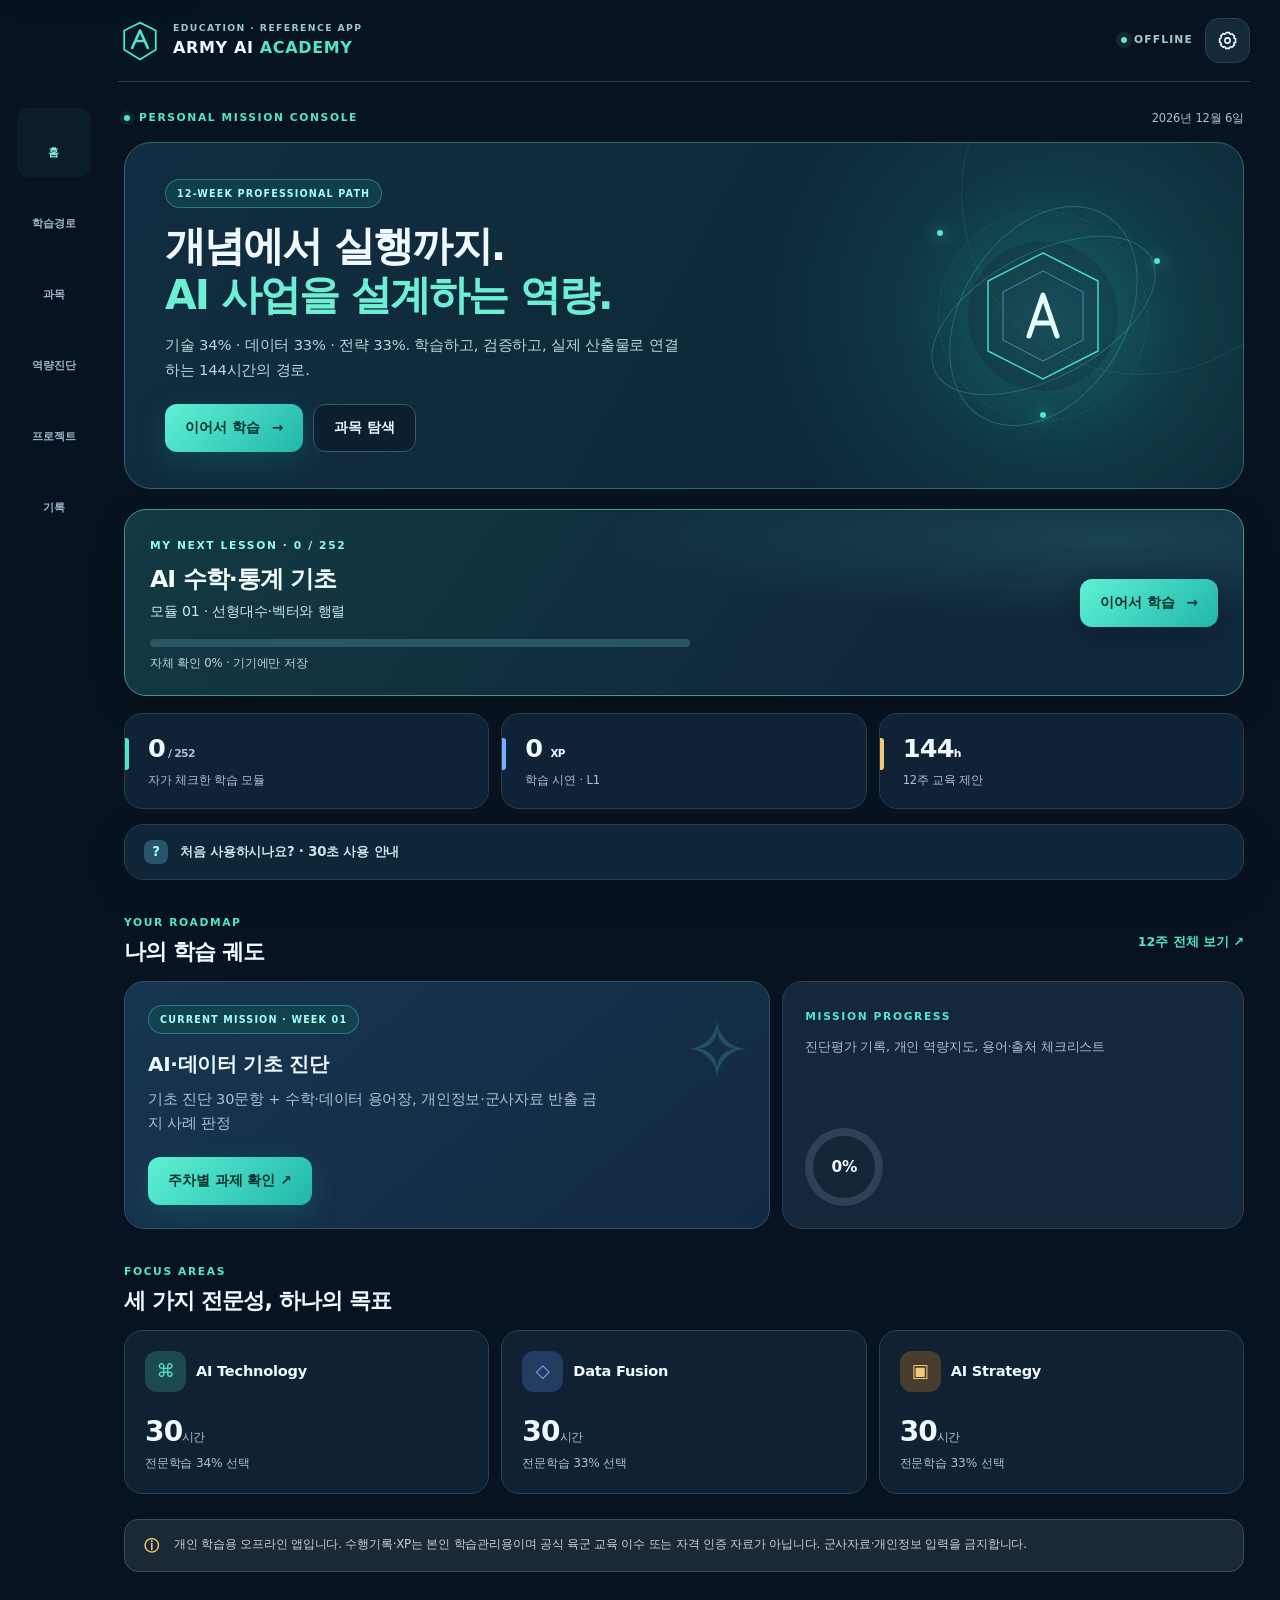
==== commit 2d1e7828: "ux(academy): place next lesson before stats and replace inconsistent glyphs with six coherent access" ====
--- a/android-army-academy/app/src/main/assets/index.html
+++ b/android-army-academy/app/src/main/assets/index.html
@@ -27,8 +27,8 @@
           <div class="hero-content"><div class="tag tag-aqua">12-WEEK PROFESSIONAL PATH</div><h1 id="home-title">개념에서 실행까지.<br><em>AI 사업을 설계하는 역량.</em></h1><p>기술 34% · 데이터 33% · 전략 33%. 학습하고, 검증하고, 실제 산출물로 연결하는 144시간의 경로.</p><div class="hero-actions"><button class="btn btn-primary" data-action="resume-lesson" type="button">이어서 학습 <span aria-hidden="true">→</span></button><button class="btn btn-ghost" data-action="go" data-target="courses" type="button">과목 탐색</button></div></div>
           <div class="hero-visual" aria-hidden="true"><div class="orbit orbit-a"></div><div class="orbit orbit-b"></div><div class="orbit orbit-c"></div><div class="core-glow"><svg viewBox="0 0 150 150" fill="none"><path d="M75 12 130 40v70l-55 28-55-28V40L75 12Z" stroke="#4ef5d2" stroke-width="1.5" opacity=".85"/><path d="M75 30 115 51v48l-40 21-40-21V51L75 30Z" stroke="#7baeff" stroke-width="1" opacity=".58"/><path d="M61 95 75 54l14 41m-23-13h18" stroke="#e5fff8" stroke-width="5" stroke-linecap="round" stroke-linejoin="round"/></svg></div><span class="star s1"></span><span class="star s2"></span><span class="star s3"></span></div>
         </div>
+        <section id="home-next-lesson" class="next-lesson" aria-label="이어서 학습하기"></section>
         <div class="stats-grid" id="home-stats"></div>
-        <section id="home-next-lesson" class="next-lesson" aria-label="이어서 학습하기"></section>
         <details class="surface academy-guide"><summary>처음 사용하시나요? · 30초 사용 안내</summary><div class="academy-guide-body"><p>① 과목에서 원하는 강의를 선택하세요. ② 질문 두 개와 직접 실습을 통해 이해도를 스스로 점검하세요. ③ 마지막으로 작성한 내용은 기기에 저장되며, 홈의 <strong>이어서 학습</strong>에서 바로 복귀할 수 있습니다.</p><p>이 앱은 오프라인 개인학습용이며 공식 수료·성적 인증이 아닙니다. 실제 군사자료나 타인의 개인정보는 입력하지 마세요. 앱을 삭제하기 전에는 기록 탭에서 JSON 백업을 내보내세요.</p></div></details>
         <div class="section-heading"><div><span class="eyebrow">YOUR ROADMAP</span><h2>나의 학습 궤도</h2></div><button class="text-button" data-action="go" data-target="schedule" type="button">12주 전체 보기 ↗</button></div>
         <div id="home-week" class="current-week"></div>
@@ -73,12 +73,12 @@
     </main>
 
     <nav class="bottom-nav" aria-label="앱 주요 메뉴">
-      <button type="button" class="nav-item active" data-view-target="home" aria-current="page"><span class="nav-icon">◈</span><span>홈</span></button>
-      <button type="button" class="nav-item" data-view-target="schedule"><span class="nav-icon">▦</span><span>학습경로</span></button>
-      <button type="button" class="nav-item" data-view-target="courses"><span class="nav-icon">▤</span><span>과목</span></button>
-      <button type="button" class="nav-item" data-view-target="diagnostic"><span class="nav-icon">◎</span><span>역량진단</span></button>
-      <button type="button" class="nav-item" data-view-target="capstone"><span class="nav-icon">✦</span><span>프로젝트</span></button>
-      <button type="button" class="nav-item" data-view-target="profile"><span class="nav-icon">♧</span><span>기록</span></button>
+      <button type="button" class="nav-item active" data-view-target="home" aria-current="page"><span class="nav-icon"><svg viewBox="0 0 24 24" aria-hidden="true" fill="none" stroke="currentColor" stroke-width="1.8" stroke-linecap="round" stroke-linejoin="round"><path d="m3 10 9-7 9 7"/><path d="M5 9v12h14V9"/><path d="M9 21v-8h6v8"/></svg></span><span>홈</span></button>
+      <button type="button" class="nav-item" data-view-target="schedule"><span class="nav-icon"><svg viewBox="0 0 24 24" aria-hidden="true" fill="none" stroke="currentColor" stroke-width="1.8" stroke-linecap="round" stroke-linejoin="round"><rect x="3" y="5" width="18" height="16" rx="2"/><path d="M7 3v4m10-4v4M3 10h18M7 14h3m3 0h3"/></svg></span><span>학습경로</span></button>
+      <button type="button" class="nav-item" data-view-target="courses"><span class="nav-icon"><svg viewBox="0 0 24 24" aria-hidden="true" fill="none" stroke="currentColor" stroke-width="1.8" stroke-linecap="round" stroke-linejoin="round"><path d="M12 21c-2-2-5-2-9-2V4c4 0 7 0 9 2 2-2 5-2 9-2v15c-4 0-7 0-9 2Z"/><path d="M12 6v15"/></svg></span><span>과목</span></button>
+      <button type="button" class="nav-item" data-view-target="diagnostic"><span class="nav-icon"><svg viewBox="0 0 24 24" aria-hidden="true" fill="none" stroke="currentColor" stroke-width="1.8" stroke-linecap="round" stroke-linejoin="round"><circle cx="12" cy="12" r="9"/><circle cx="12" cy="12" r="5"/><circle cx="12" cy="12" r="1" fill="currentColor"/></svg></span><span>역량진단</span></button>
+      <button type="button" class="nav-item" data-view-target="capstone"><span class="nav-icon"><svg viewBox="0 0 24 24" aria-hidden="true" fill="none" stroke="currentColor" stroke-width="1.8" stroke-linecap="round" stroke-linejoin="round"><path d="M3 8l9-5 9 5-9 5-9-5Z"/><path d="m3 12 9 5 9-5M3 16l9 5 9-5"/></svg></span><span>프로젝트</span></button>
+      <button type="button" class="nav-item" data-view-target="profile"><span class="nav-icon"><svg viewBox="0 0 24 24" aria-hidden="true" fill="none" stroke="currentColor" stroke-width="1.8" stroke-linecap="round" stroke-linejoin="round"><path d="M4 20h16M7 17V9m5 8V4m5 13v-6"/><path d="M6 17h2m3 0h2m3 0h2"/></svg></span><span>기록</span></button>
     </nav>
   </div>
   <dialog id="course-dialog" class="course-dialog" aria-label="과목 학습 상세"><div class="modal-frame"><div id="course-detail"></div></div></dialog>
--- a/android-army-academy/app/src/main/assets/styles.css
+++ b/android-army-academy/app/src/main/assets/styles.css
@@ -95,3 +95,11 @@
 }
 @media(min-width:1000px){.next-lesson{margin-top:20px}.academy-guide{margin-top:15px}}
 @media(prefers-reduced-motion:reduce){.resume-meter span,.resume-panel .btn{transition:none!important;transform:none!important}}
+
+/* Six stable destinations: no floating action occludes content. */
+.bottom-nav{gap:2px}
+.bottom-nav .nav-item{min-width:48px;flex:0 1 auto;padding-left:3px;padding-right:3px;min-height:53px}
+.bottom-nav .nav-item span:last-child{font-size:clamp(.58rem,1.8vw,.69rem);white-space:nowrap}
+.bottom-nav .nav-icon{font-size:1.38rem}
+@media(min-width:1000px){.bottom-nav .nav-item{min-width:72px;flex:0 1 auto;min-height:69px}}
+@media(max-width:380px){.bottom-nav .nav-item{padding-left:1px;padding-right:1px}.bottom-nav .nav-icon{font-size:1.24rem}.bottom-nav .nav-item span:last-child{font-size:.57rem}}
